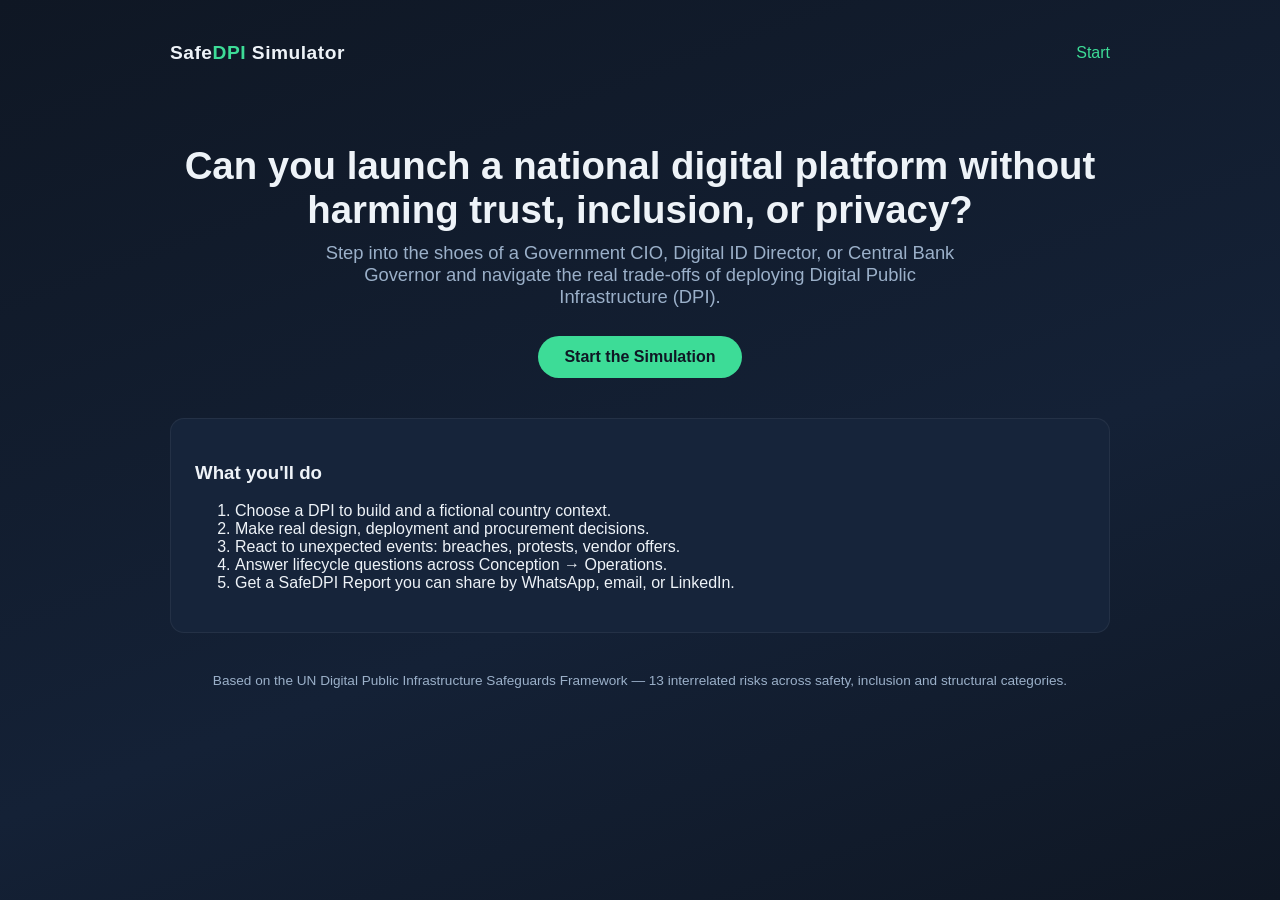
==== index.html @ 9854d580 "Add files via upload" ====
<!DOCTYPE html>
<html lang="en">
<head>
<meta charset="UTF-8" />
<meta name="viewport" content="width=device-width, initial-scale=1.0" />
<title>SafeDPI Simulator</title>
<link rel="stylesheet" href="style.css" />
</head>
<body>
<div class="wrap">
  <header class="site">
    <div class="logo">Safe<span>DPI</span> Simulator</div>
    <nav><a href="scenarios.html">Start</a></nav>
  </header>

  <section class="hero">
    <h1>Can you launch a national digital platform without harming trust, inclusion, or privacy?</h1>
    <p class="lead">Step into the shoes of a Government CIO, Digital ID Director, or Central Bank Governor and navigate the real trade-offs of deploying Digital Public Infrastructure (DPI).</p>
    <a class="btn" href="scenarios.html">Start the Simulation</a>
  </section>

  <div class="panel">
    <h3>What you'll do</h3>
    <ol>
      <li>Choose a DPI to build and a fictional country context.</li>
      <li>Make real design, deployment and procurement decisions.</li>
      <li>React to unexpected events: breaches, protests, vendor offers.</li>
      <li>Answer lifecycle questions across Conception → Operations.</li>
      <li>Get a SafeDPI Report you can share by WhatsApp, email, or LinkedIn.</li>
    </ol>
  </div>

  <footer class="site">
    Based on the UN Digital Public Infrastructure Safeguards Framework — 13 interrelated risks across safety, inclusion and structural categories.
  </footer>
</div>
</body>
</html>
---- style.css ----
:root {
  --bg: #0f1724;
  --panel: #16243a;
  --panel-light: #1d2f4a;
  --accent: #3ddc97;
  --accent-warn: #e8b339;
  --accent-bad: #e8543d;
  --text: #eef3f8;
  --muted: #9bb0c9;
  --radius: 14px;
}

* { box-sizing: border-box; }

body {
  margin: 0;
  font-family: -apple-system, BlinkMacSystemFont, "Segoe UI", Roboto, Helvetica, Arial, sans-serif;
  background: linear-gradient(160deg, #0f1724, #142136 60%, #0f1724);
  color: var(--text);
  min-height: 100vh;
}

a { color: var(--accent); text-decoration: none; }

.wrap {
  max-width: 980px;
  margin: 0 auto;
  padding: 24px 20px 60px;
}

header.site {
  display: flex;
  align-items: center;
  justify-content: space-between;
  padding: 18px 0 8px;
}

header.site .logo {
  font-weight: 700;
  font-size: 1.2rem;
  letter-spacing: 0.5px;
}

header.site .logo span { color: var(--accent); }

.hero {
  text-align: center;
  padding: 40px 0 20px;
}

.hero h1 {
  font-size: 2.4rem;
  margin-bottom: 10px;
}

.hero p.lead {
  color: var(--muted);
  font-size: 1.15rem;
  max-width: 640px;
  margin: 0 auto 28px;
}

.btn {
  display: inline-block;
  padding: 12px 26px;
  border-radius: 999px;
  background: var(--accent);
  color: #0f1724;
  font-weight: 700;
  border: none;
  cursor: pointer;
  font-size: 1rem;
}

.btn.secondary {
  background: transparent;
  border: 1px solid var(--muted);
  color: var(--text);
}

.btn:disabled {
  opacity: 0.4;
  cursor: not-allowed;
}

.grid {
  display: grid;
  gap: 16px;
  grid-template-columns: repeat(auto-fit, minmax(220px, 1fr));
  margin-top: 24px;
}

.card {
  background: var(--panel);
  border: 1px solid rgba(255,255,255,0.06);
  border-radius: var(--radius);
  padding: 20px;
  transition: transform 0.15s, border-color 0.15s;
}

.card.selectable {
  cursor: pointer;
}

.card.selectable:hover {
  transform: translateY(-3px);
  border-color: var(--accent);
}

.card.disabled {
  opacity: 0.45;
  cursor: not-allowed;
}

.card h3 { margin: 0 0 8px; }
.card .meta { color: var(--muted); font-size: 0.9rem; }

.tag {
  display: inline-block;
  background: rgba(255,255,255,0.08);
  border-radius: 999px;
  padding: 3px 10px;
  font-size: 0.75rem;
  margin: 3px 4px 0 0;
  color: var(--muted);
}

.panel {
  background: var(--panel);
  border-radius: var(--radius);
  padding: 24px;
  margin-top: 20px;
  border: 1px solid rgba(255,255,255,0.06);
}

.country-stats {
  display: grid;
  grid-template-columns: repeat(auto-fit, minmax(160px, 1fr));
  gap: 14px;
  margin-top: 16px;
}

.stat {
  background: var(--panel-light);
  border-radius: 10px;
  padding: 12px 14px;
}

.stat .label { color: var(--muted); font-size: 0.8rem; }
.stat .value { font-size: 1.2rem; font-weight: 700; margin-top: 4px; }

.dashboard {
  display: grid;
  grid-template-columns: repeat(auto-fit, minmax(140px, 1fr));
  gap: 12px;
  position: sticky;
  top: 0;
  background: rgba(15,23,36,0.92);
  backdrop-filter: blur(6px);
  padding: 14px;
  border-radius: var(--radius);
  z-index: 10;
  margin-bottom: 24px;
}

.score-box { text-align: center; }
.score-box .label { font-size: 0.78rem; color: var(--muted); }
.score-box .value { font-size: 1.5rem; font-weight: 800; }
.bar { height: 6px; border-radius: 4px; background: rgba(255,255,255,0.1); margin-top: 6px; overflow: hidden; }
.bar > i { display: block; height: 100%; background: var(--accent); }

.step-label {
  color: var(--muted);
  text-transform: uppercase;
  font-size: 0.8rem;
  letter-spacing: 1px;
  margin-bottom: 6px;
}

.option-list {
  display: grid;
  gap: 12px;
  margin-top: 16px;
}

.option {
  background: var(--panel-light);
  border: 1px solid rgba(255,255,255,0.08);
  border-radius: 10px;
  padding: 16px;
  cursor: pointer;
}

.option:hover { border-color: var(--accent); }
.option .opt-letter {
  display: inline-block;
  width: 26px;
  height: 26px;
  border-radius: 50%;
  background: var(--accent);
  color: #0f1724;
  text-align: center;
  font-weight: 800;
  margin-right: 8px;
}

.yesno {
  display: flex;
  gap: 10px;
  margin-top: 10px;
}

.yesno button {
  flex: 1;
  padding: 10px;
  border-radius: 8px;
  border: 1px solid rgba(255,255,255,0.1);
  background: var(--panel-light);
  color: var(--text);
  cursor: pointer;
}

.yesno button.active {
  background: var(--accent);
  color: #0f1724;
  font-weight: 700;
}

.report-grade {
  font-size: 4rem;
  font-weight: 900;
  text-align: center;
  color: var(--accent);
}

.areas {
  display: grid;
  grid-template-columns: 1fr 1fr;
  gap: 20px;
  margin-top: 20px;
}

.areas h4 { margin-bottom: 8px; }
.areas ul { list-style: none; padding: 0; margin: 0; }
.areas li { padding: 6px 0; }
.areas .good::before { content: "✓ "; color: var(--accent); font-weight: 700; }
.areas .bad::before { content: "✗ "; color: var(--accent-bad); font-weight: 700; }

.share-row {
  display: flex;
  gap: 12px;
  flex-wrap: wrap;
  margin-top: 24px;
}

.share-row a, .share-row button {
  flex: 1;
  min-width: 160px;
  text-align: center;
  padding: 12px;
  border-radius: 10px;
  font-weight: 700;
  border: none;
  cursor: pointer;
}

.share-row .whatsapp { background: #25d366; color: #073811; }
.share-row .email { background: #3ddc97; color: #0f1724; }
.share-row .linkedin { background: #0a66c2; color: #fff; }

footer.site {
  text-align: center;
  color: var(--muted);
  font-size: 0.85rem;
  padding: 40px 0 10px;
}

.muted { color: var(--muted); }
.center { text-align: center; }

.recommend-list {
  margin-top: 10px;
}
.recommend-list li { padding: 4px 0; }
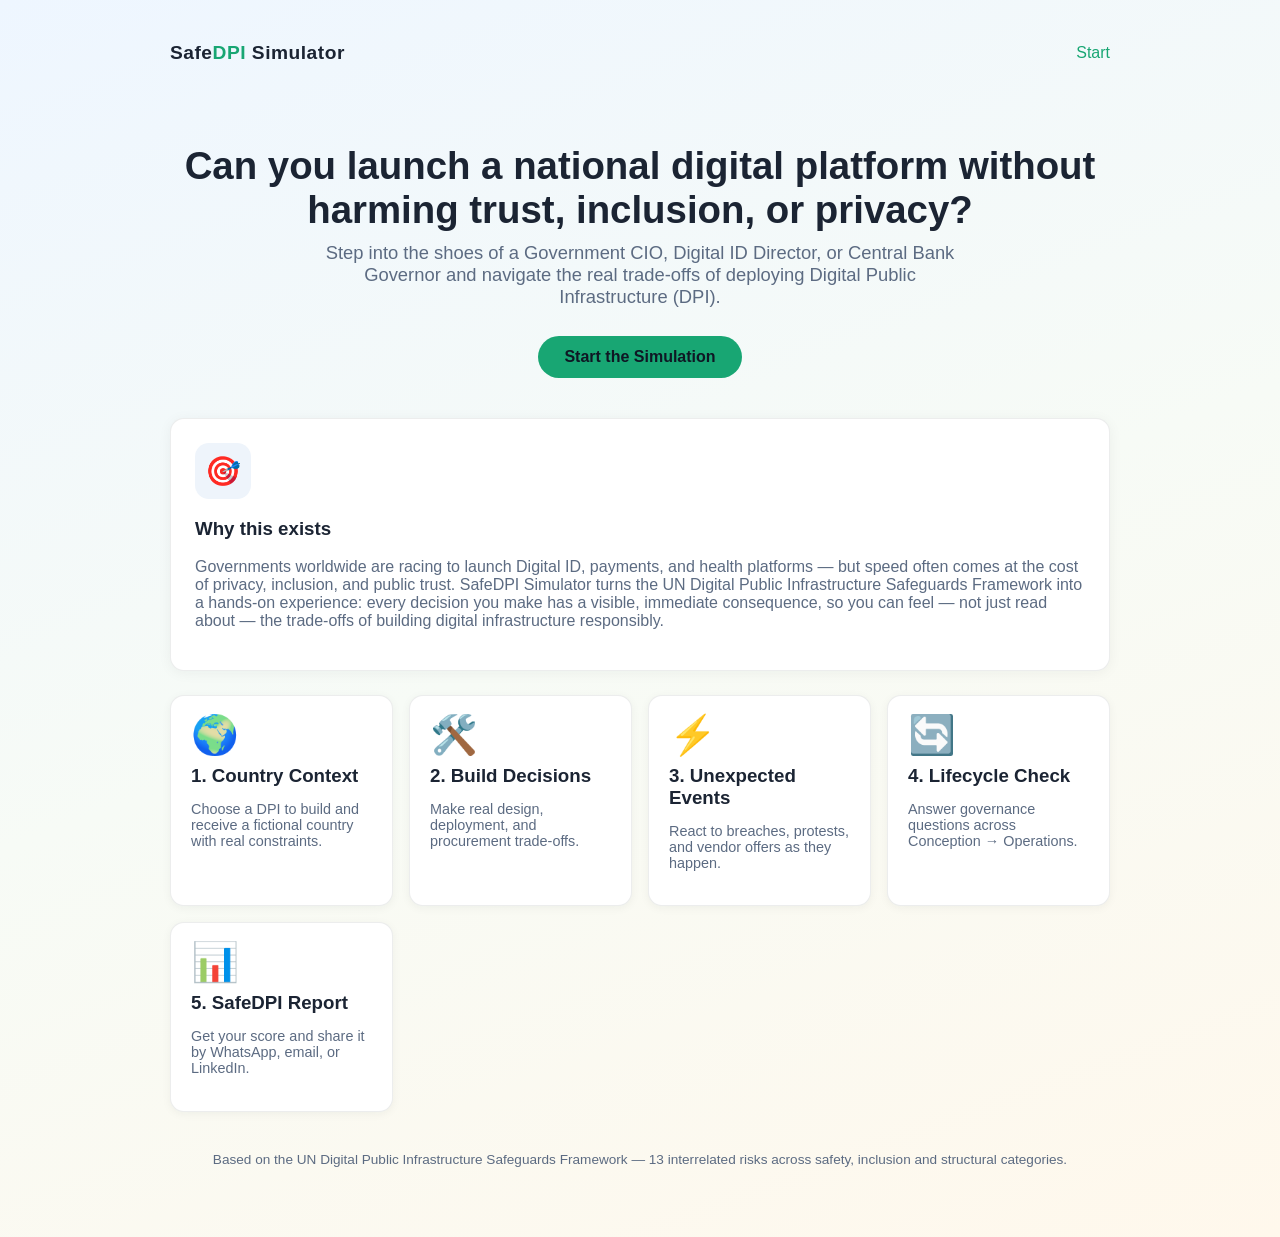
==== commit 88f2a495: "Add files via upload" ====
--- a/index.html
+++ b/index.html
@@ -20,14 +20,43 @@
   </section>
 
   <div class="panel">
-    <h3>What you'll do</h3>
-    <ol>
-      <li>Choose a DPI to build and a fictional country context.</li>
-      <li>Make real design, deployment and procurement decisions.</li>
-      <li>React to unexpected events: breaches, protests, vendor offers.</li>
-      <li>Answer lifecycle questions across Conception → Operations.</li>
-      <li>Get a SafeDPI Report you can share by WhatsApp, email, or LinkedIn.</li>
-    </ol>
+    <span class="panel-icon">🎯</span>
+    <h3>Why this exists</h3>
+    <p class="muted">
+      Governments worldwide are racing to launch Digital ID, payments, and health platforms — but speed often
+      comes at the cost of privacy, inclusion, and public trust. SafeDPI Simulator turns the UN Digital Public
+      Infrastructure Safeguards Framework into a hands-on experience: every decision you make has a visible,
+      immediate consequence, so you can feel — not just read about — the trade-offs of building digital
+      infrastructure responsibly.
+    </p>
+  </div>
+
+  <div class="grid">
+    <div class="card">
+      <span class="card-icon">🌍</span>
+      <h3>1. Country Context</h3>
+      <p class="meta">Choose a DPI to build and receive a fictional country with real constraints.</p>
+    </div>
+    <div class="card">
+      <span class="card-icon">🛠️</span>
+      <h3>2. Build Decisions</h3>
+      <p class="meta">Make real design, deployment, and procurement trade-offs.</p>
+    </div>
+    <div class="card">
+      <span class="card-icon">⚡</span>
+      <h3>3. Unexpected Events</h3>
+      <p class="meta">React to breaches, protests, and vendor offers as they happen.</p>
+    </div>
+    <div class="card">
+      <span class="card-icon">🔄</span>
+      <h3>4. Lifecycle Check</h3>
+      <p class="meta">Answer governance questions across Conception → Operations.</p>
+    </div>
+    <div class="card">
+      <span class="card-icon">📊</span>
+      <h3>5. SafeDPI Report</h3>
+      <p class="meta">Get your score and share it by WhatsApp, email, or LinkedIn.</p>
+    </div>
   </div>
 
   <footer class="site">
--- a/style.css
+++ b/style.css
@@ -1,12 +1,12 @@
 :root {
-  --bg: #0f1724;
-  --panel: #16243a;
-  --panel-light: #1d2f4a;
-  --accent: #3ddc97;
-  --accent-warn: #e8b339;
-  --accent-bad: #e8543d;
-  --text: #eef3f8;
-  --muted: #9bb0c9;
+  --bg: #f4f7fb;
+  --panel: #ffffff;
+  --panel-light: #eef4fb;
+  --accent: #18a673;
+  --accent-warn: #e8a000;
+  --accent-bad: #e0473b;
+  --text: #1b2433;
+  --muted: #5c6b82;
   --radius: 14px;
 }
 
@@ -15,7 +15,7 @@
 body {
   margin: 0;
   font-family: -apple-system, BlinkMacSystemFont, "Segoe UI", Roboto, Helvetica, Arial, sans-serif;
-  background: linear-gradient(160deg, #0f1724, #142136 60%, #0f1724);
+  background: linear-gradient(160deg, #eef6ff, #f7fbf6 50%, #fff8ec);
   color: var(--text);
   min-height: 100vh;
 }
@@ -92,10 +92,11 @@
 
 .card {
   background: var(--panel);
-  border: 1px solid rgba(255,255,255,0.06);
+  border: 1px solid rgba(15,36,30,0.08);
   border-radius: var(--radius);
   padding: 20px;
-  transition: transform 0.15s, border-color 0.15s;
+  box-shadow: 0 2px 10px rgba(15,36,30,0.05);
+  transition: transform 0.15s, border-color 0.15s, box-shadow 0.15s;
 }
 
 .card.selectable {
@@ -105,6 +106,7 @@
 .card.selectable:hover {
   transform: translateY(-3px);
   border-color: var(--accent);
+  box-shadow: 0 8px 20px rgba(24,166,115,0.18);
 }
 
 .card.disabled {
@@ -117,7 +119,7 @@
 
 .tag {
   display: inline-block;
-  background: rgba(255,255,255,0.08);
+  background: rgba(15,36,30,0.10);
   border-radius: 999px;
   padding: 3px 10px;
   font-size: 0.75rem;
@@ -130,7 +132,27 @@
   border-radius: var(--radius);
   padding: 24px;
   margin-top: 20px;
-  border: 1px solid rgba(255,255,255,0.06);
+  border: 1px solid rgba(15,36,30,0.08);
+  box-shadow: 0 2px 14px rgba(15,36,30,0.05);
+}
+
+.card-icon {
+  font-size: 2.4rem;
+  line-height: 1;
+  margin-bottom: 10px;
+  display: block;
+}
+
+.panel-icon {
+  width: 56px;
+  height: 56px;
+  border-radius: 14px;
+  background: var(--panel-light);
+  display: flex;
+  align-items: center;
+  justify-content: center;
+  font-size: 1.8rem;
+  margin-bottom: 14px;
 }
 
 .country-stats {
@@ -155,10 +177,11 @@
   gap: 12px;
   position: sticky;
   top: 0;
-  background: rgba(15,23,36,0.92);
+  background: rgba(255,255,255,0.92);
   backdrop-filter: blur(6px);
   padding: 14px;
   border-radius: var(--radius);
+  box-shadow: 0 4px 18px rgba(15,36,30,0.08);
   z-index: 10;
   margin-bottom: 24px;
 }
@@ -166,7 +189,7 @@
 .score-box { text-align: center; }
 .score-box .label { font-size: 0.78rem; color: var(--muted); }
 .score-box .value { font-size: 1.5rem; font-weight: 800; }
-.bar { height: 6px; border-radius: 4px; background: rgba(255,255,255,0.1); margin-top: 6px; overflow: hidden; }
+.bar { height: 6px; border-radius: 4px; background: rgba(15,36,30,0.12); margin-top: 6px; overflow: hidden; }
 .bar > i { display: block; height: 100%; background: var(--accent); }
 
 .step-label {
@@ -185,7 +208,7 @@
 
 .option {
   background: var(--panel-light);
-  border: 1px solid rgba(255,255,255,0.08);
+  border: 1px solid rgba(15,36,30,0.10);
   border-radius: 10px;
   padding: 16px;
   cursor: pointer;
@@ -214,7 +237,7 @@
   flex: 1;
   padding: 10px;
   border-radius: 8px;
-  border: 1px solid rgba(255,255,255,0.1);
+  border: 1px solid rgba(15,36,30,0.12);
   background: var(--panel-light);
   color: var(--text);
   cursor: pointer;
